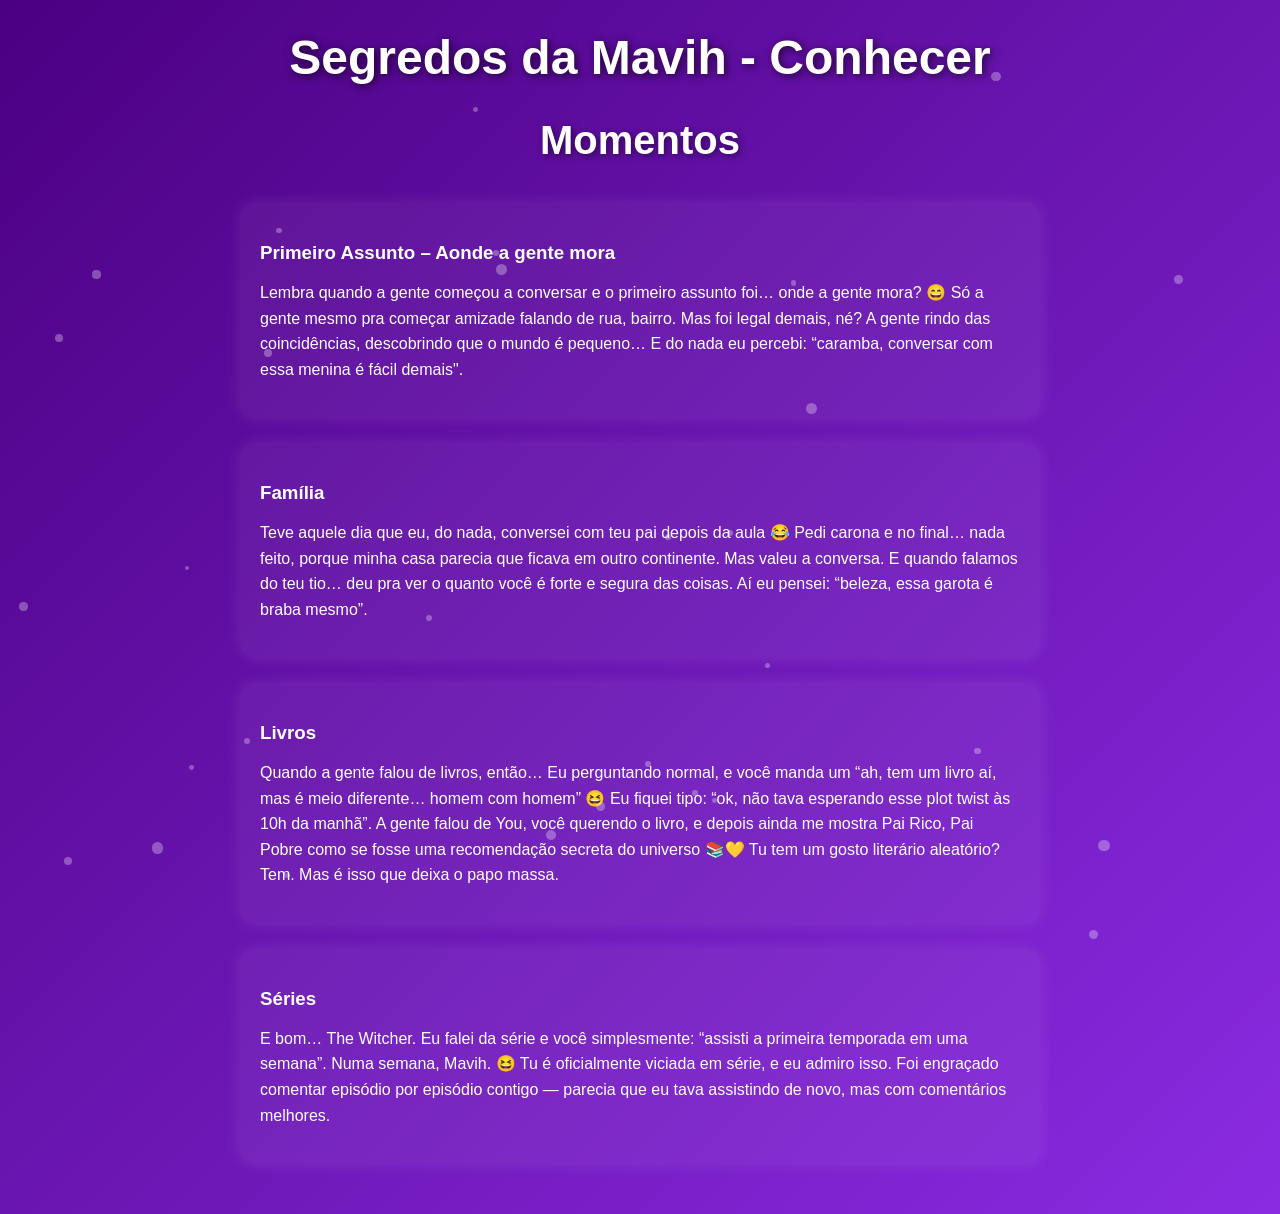
==== conhecer.html @ f7676e63 "Site especial" ====
<!DOCTYPE html>
<html lang="pt-BR">
<head>
<meta charset="UTF-8">
<meta name="viewport" content="width=device-width, initial-scale=1.0">
<title>Segredos da Mavih - Conhecer</title>
<style>
  body {
    margin: 0;
    font-family: 'Arial', sans-serif;
    background: linear-gradient(135deg, #4b0082, #8a2be2);
    min-height: 100vh;
    color: white;
    overflow-x: hidden;
    position: relative;
  }

  h1 {
    text-align: center;
    font-size: 3em;
    margin: 30px 0;
    text-shadow: 2px 2px 8px rgba(0,0,0,0.7);
  }

  section {
    max-width: 800px;
    margin: 0 auto 50px auto;
    padding: 0 20px;
  }

  .card {
    background: rgba(255, 255, 255, 0.05);
    padding: 20px;
    border-radius: 15px;
    margin-bottom: 25px;
    box-shadow: 0 0 15px rgba(255,255,255,0.1);
    transition: transform 0.3s;
  }

  .card:hover {
    transform: scale(1.03);
    box-shadow: 0 0 25px rgba(255,255,255,0.2);
  }

  h2 {
    text-align: center;
    font-size: 2.5em;
    margin-bottom: 40px;
    text-shadow: 2px 2px 6px rgba(0,0,0,0.5);
  }

  h3 { margin-bottom: 10px; }
  p { line-height: 1.6; }

  .particle {
    position: absolute;
    border-radius: 50%;
    background: rgba(255, 255, 255, 0.3);
    pointer-events: none;
    animation: float 10s infinite linear;
  }

  @keyframes float {
    0% { transform: translateY(0) translateX(0); opacity: 0.5; }
    50% { transform: translateY(-500px) translateX(50px); opacity: 1; }
    100% { transform: translateY(0) translateX(0); opacity: 0.5; }
  }
</style>
</head>
<body>

<h1>Segredos da Mavih - Conhecer</h1>

<section id="momentos">
  <h2>Momentos</h2>

  <div class="card">
    <h3>Primeiro Assunto – Aonde a gente mora</h3>
    <p>Lembra quando a gente começou a conversar e o primeiro assunto foi… onde a gente mora? 😄
Só a gente mesmo pra começar amizade falando de rua, bairro.
Mas foi legal demais, né? A gente rindo das coincidências, descobrindo que o mundo é pequeno…
E do nada eu percebi: “caramba, conversar com essa menina é fácil demais".</p>
  </div>

  <div class="card">
    <h3>Família</h3>
    <p>Teve aquele dia que eu, do nada, conversei com teu pai depois da aula 😂
Pedi carona e no final… nada feito, porque minha casa parecia que ficava em outro continente.
Mas valeu a conversa.
E quando falamos do teu tio… deu pra ver o quanto você é forte e segura das coisas.
Aí eu pensei: “beleza, essa garota é braba mesmo”.</p>
  </div>

  <div class="card">
    <h3>Livros</h3>
    <p>Quando a gente falou de livros, então…
Eu perguntando normal, e você manda um “ah, tem um livro aí, mas é meio diferente… homem com homem” 😆
Eu fiquei tipo: “ok, não tava esperando esse plot twist às 10h da manhã”.
A gente falou de You, você querendo o livro, e depois ainda me mostra Pai Rico, Pai Pobre como se fosse uma recomendação secreta do universo 📚💛
Tu tem um gosto literário aleatório? Tem.
Mas é isso que deixa o papo massa.</p>
  </div>

  <div class="card">
    <h3>Séries</h3>
    <p>E bom… The Witcher.
Eu falei da série e você simplesmente: “assisti a primeira temporada em uma semana”.
Numa semana, Mavih. 😆
Tu é oficialmente viciada em série, e eu admiro isso.
Foi engraçado comentar episódio por episódio contigo — parecia que eu tava assistindo de novo, mas com comentários melhores.</p>
  </div>
</section>

<script>
// Criar partículas leves
for(let i=0;i<30;i++){
  let particle = document.createElement('div');
  particle.classList.add('particle');
  let size = Math.random()*8 + 4;
  particle.style.width = size+'px';
  particle.style.height = size+'px';
  particle.style.left = Math.random()*window.innerWidth+'px';
  particle.style.top = Math.random()*window.innerHeight+'px';
  particle.style.animationDuration = 5 + Math.random()*10+'s';
  document.body.appendChild(particle);
}
</script>

</body>
</html>
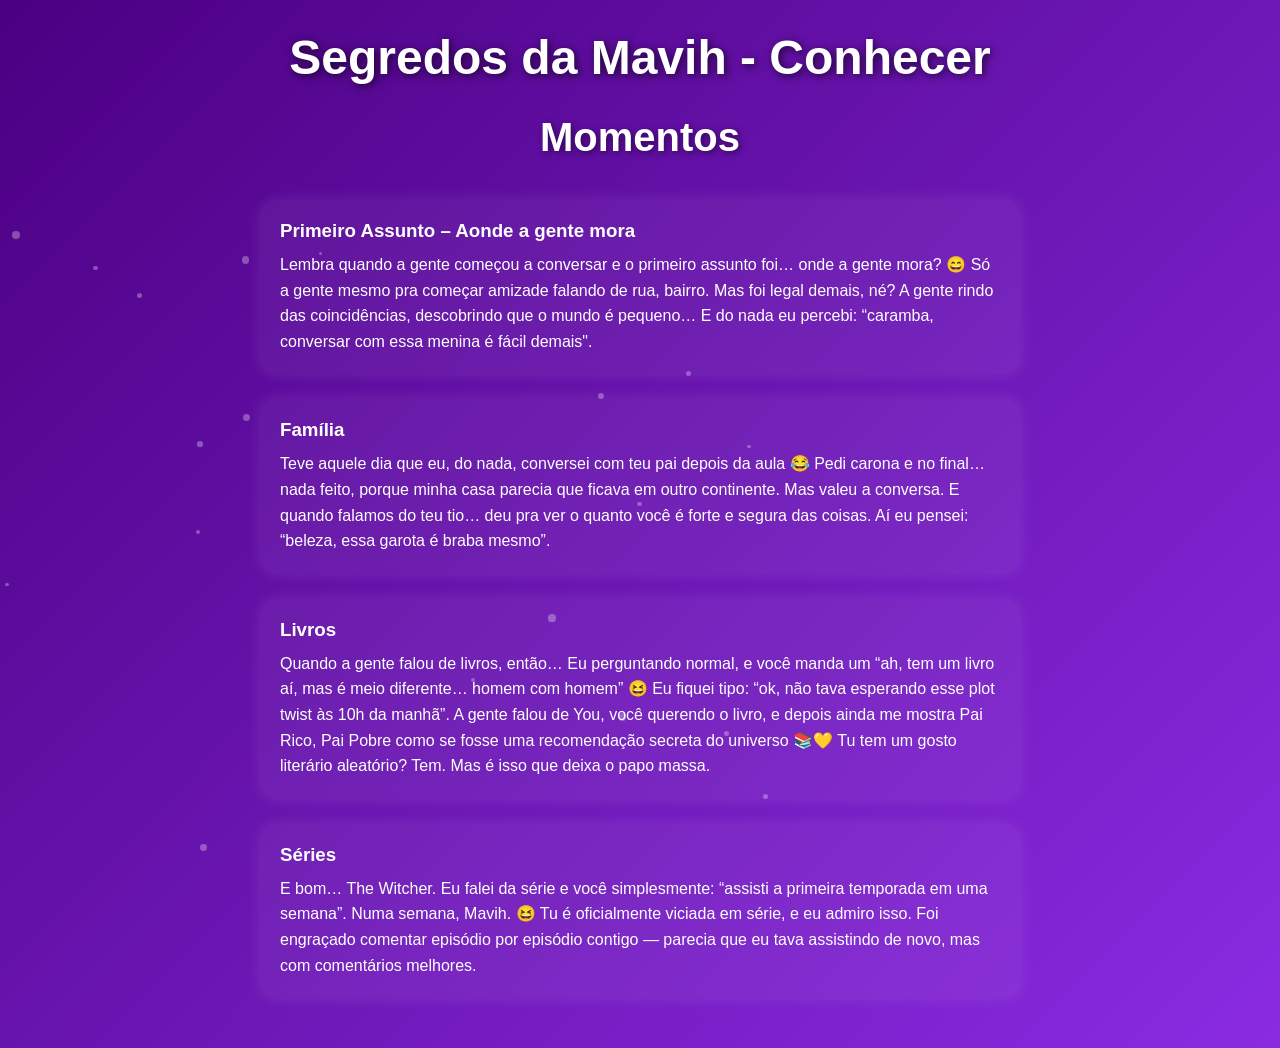
==== commit 319a2e48: "Deixando mais otimizado para celulares" ====
--- a/conhecer.html
+++ b/conhecer.html
@@ -4,6 +4,8 @@
 <meta charset="UTF-8">
 <meta name="viewport" content="width=device-width, initial-scale=1.0">
 <title>Segredos da Mavih - Conhecer</title>
+<link rel="stylesheet" href="Estilo/style.css">
+
 <style>
   body {
     margin: 0;
@@ -111,20 +113,7 @@
   </div>
 </section>
 
-<script>
-// Criar partículas leves
-for(let i=0;i<30;i++){
-  let particle = document.createElement('div');
-  particle.classList.add('particle');
-  let size = Math.random()*8 + 4;
-  particle.style.width = size+'px';
-  particle.style.height = size+'px';
-  particle.style.left = Math.random()*window.innerWidth+'px';
-  particle.style.top = Math.random()*window.innerHeight+'px';
-  particle.style.animationDuration = 5 + Math.random()*10+'s';
-  document.body.appendChild(particle);
-}
-</script>
+<script src="particle.js"></script>
 
 </body>
 </html>
--- a/Estilo/style.css
+++ b/Estilo/style.css
@@ -0,0 +1,66 @@
+@charset "UTF-8";
+
+*{
+    margin:0px;
+    padding:0px;
+    box-sizing:border-box
+}
+
+body {
+    font-family:Arial, Helvetica, sans-serif;
+    color:white;
+    min-width:70%;
+    background: linear-gradient(135deg, #4b0082, #8a2be2)
+}
+
+/*Titulos*/
+
+h1 {
+    text-align:center;
+    font-size: 2em;
+    margin: 25px 0px;
+    text-shadow: 2px 2px 8px rgba(0,0,0,0.7)
+}
+
+h2 {
+    text-align:center;
+    font-size:1.5em;
+    margin-bottom:15px;
+}
+
+h3 {
+    margin-bottom:10px;
+}
+
+
+section {
+    max-width:800px;
+    margin:0px auto 50px;
+    padding:0px 20px;
+}
+
+.card {
+    background-color:rgba(255,255,255,0.05);
+    padding:0px 20px;
+    margin-bottom:15px;
+    border-radius:15px;
+    box-shadow: 2px 5px 8px rgba(255,255,255,0.1);
+    transition:0.3s;
+}
+
+.card:hover {
+    transform: scale(1.03)
+}
+
+
+@keyframes float {
+  0% { transform: translateY(0); opacity: 0.5; }
+  50% { transform: translateY(-500px); opacity: 1; }
+  100% { transform: translateY(0); opacity: 0.5; }
+}
+
+@media (min-width:768){
+    h1 {
+        font-size:3em;
+    }
+}
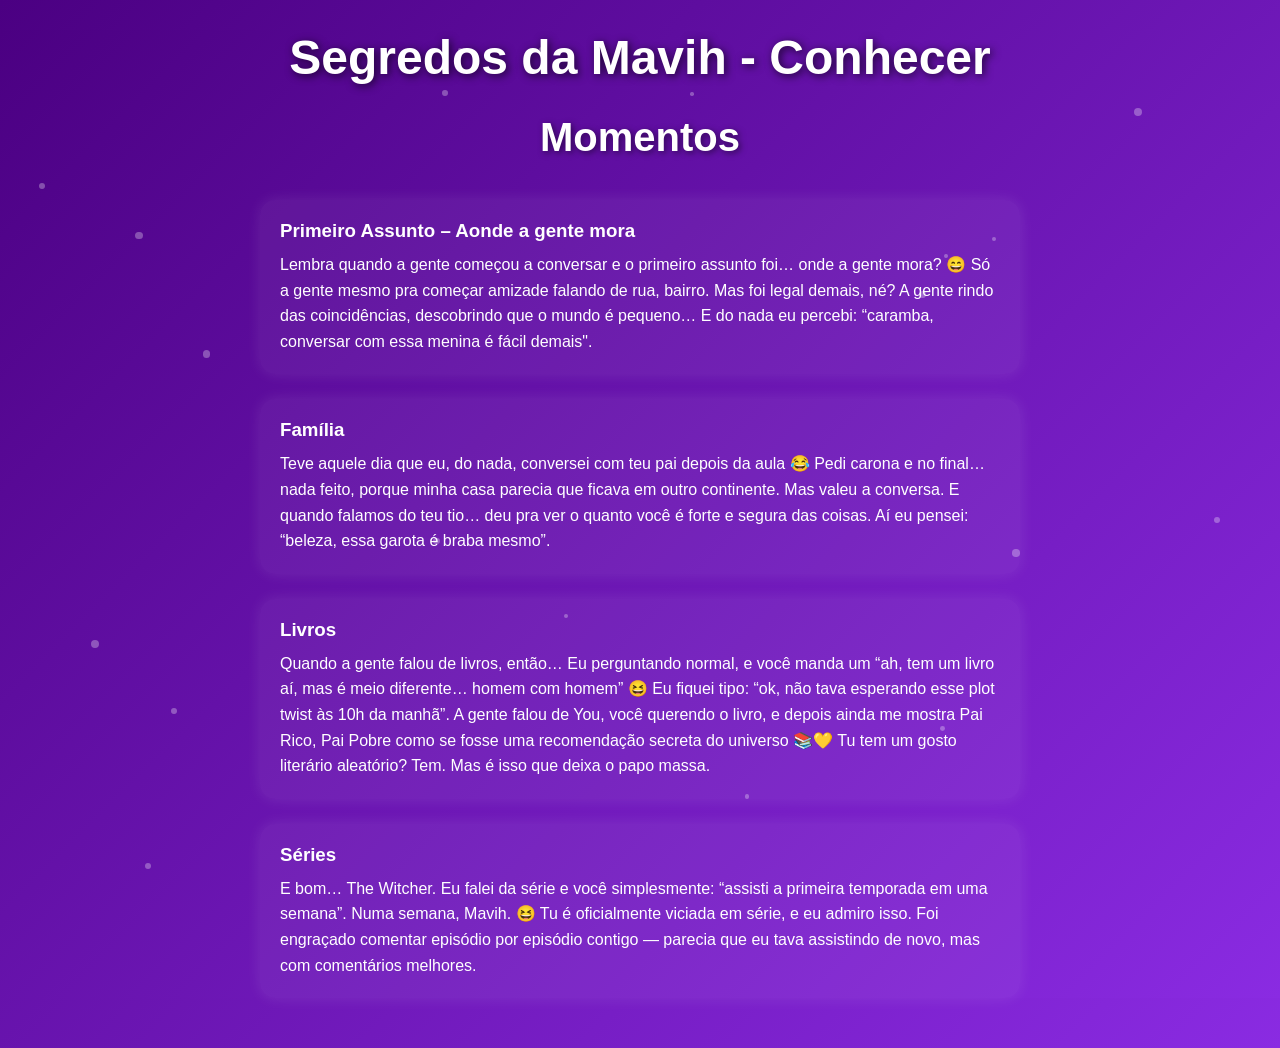
==== commit 9a550998: "gg" ====
--- a/conhecer.html
+++ b/conhecer.html
@@ -62,11 +62,6 @@
     animation: float 10s infinite linear;
   }
 
-  @keyframes float {
-    0% { transform: translateY(0) translateX(0); opacity: 0.5; }
-    50% { transform: translateY(-500px) translateX(50px); opacity: 1; }
-    100% { transform: translateY(0) translateX(0); opacity: 0.5; }
-  }
 </style>
 </head>
 <body>
--- a/Estilo/style.css
+++ b/Estilo/style.css
@@ -6,11 +6,15 @@
     box-sizing:border-box
 }
 
+html {
+ background: linear-gradient(135deg, #4b0082, #8a2be2);
+ 
+}
+
 body {
     font-family:Arial, Helvetica, sans-serif;
     color:white;
-    min-width:70%;
-    background: linear-gradient(135deg, #4b0082, #8a2be2)
+   
 }
 
 /*Titulos*/
@@ -59,7 +63,7 @@
   100% { transform: translateY(0); opacity: 0.5; }
 }
 
-@media (min-width:768){
+@media (min-width:768px){
     h1 {
         font-size:3em;
     }
